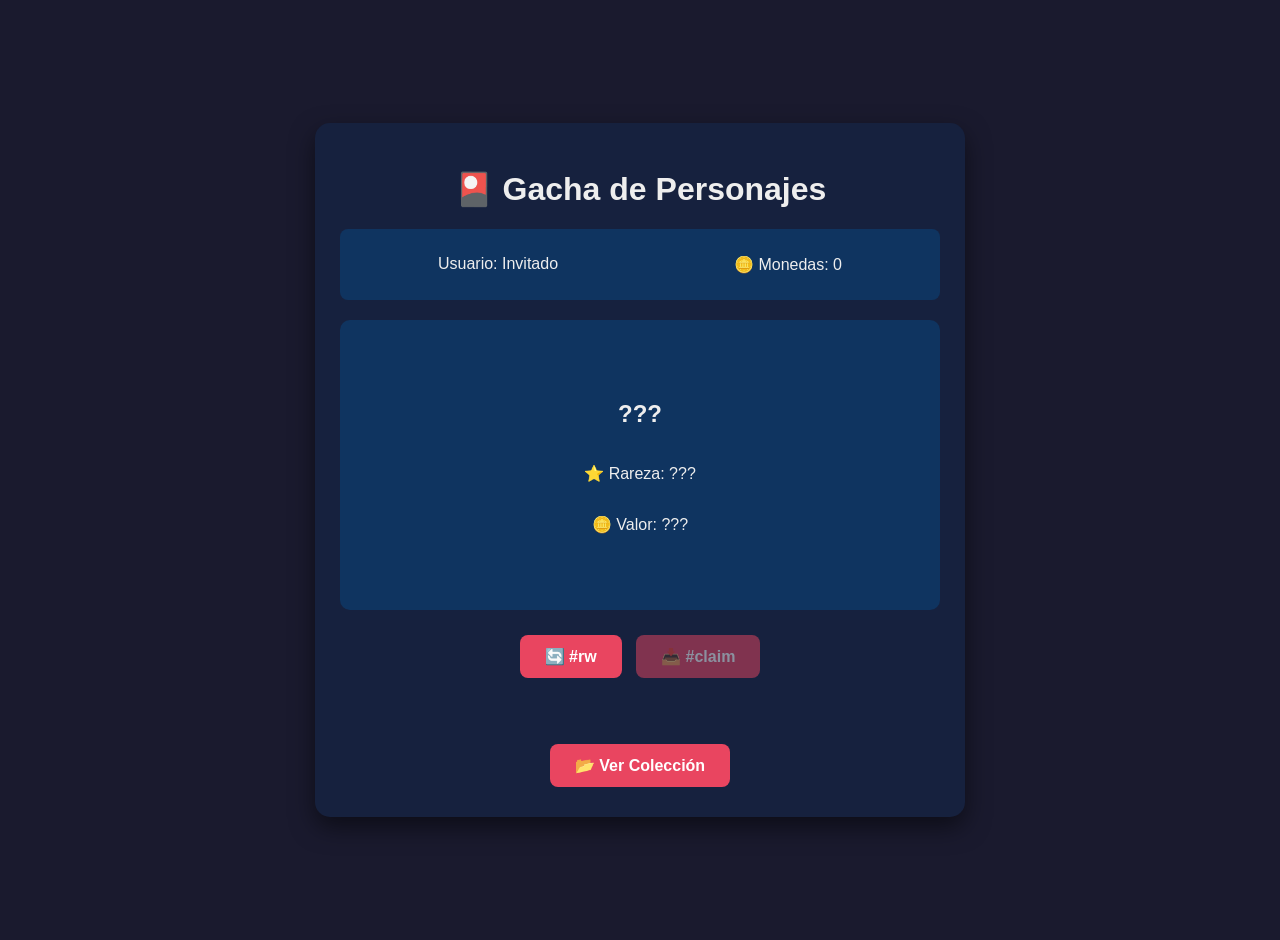
==== docs/index.html @ 320db8c2 "move to docs" ====
<!DOCTYPE html>
<html lang="es">
<head>
    <meta charset="UTF-8">
    <meta name="viewport" content="width=device-width, initial-scale=1.0">
    <title>Gacha - Republic Momer Games</title>
    <link rel="stylesheet" href="style.css">
</head>
<body>
    <div id="app">
        <h1>🎴 Gacha de Personajes</h1>
        
        <div id="user-area">
            <p>Usuario: <span id="user-name">Invitado</span></p>
            <p>🪙 Monedas: <span id="user-coins">0</span></p>
        </div>

        <div id="gacha-box">
            <div id="character-display">
                <img id="char-image" src="" alt="Personaje" style="display: none;">
                <h2 id="char-name">???</h2>
                <p id="char-rarity">⭐ Rareza: ???</p>
                <p id="char-value">🪙 Valor: ???</p>
            </div>
            
            <div id="button-area">
                <button id="btn-rw">🔄 #rw</button>
                <button id="btn-claim" disabled>📥 #claim</button>
            </div>
            
            <p id="message"></p>
        </div>

        <button id="btn-inventory">📂 Ver Colección</button>
    </div>

    <script src="https://cdn.jsdelivr.net/npm/@supabase/supabase-js@2"></script>
    <script src="script.js"></script>
</body>
</html>
---- docs/style.css ----
body {
    font-family: 'Segoe UI', Tahoma, Geneva, Verdana, sans-serif;
    background: #1a1a2e;
    color: #eee;
    display: flex;
    justify-content: center;
    align-items: center;
    min-height: 100vh;
    margin: 0;
    padding: 20px;
}

#app {
    max-width: 600px;
    width: 100%;
    background: #16213e;
    padding: 25px;
    border-radius: 15px;
    box-shadow: 0 10px 25px rgba(0,0,0,0.5);
    text-align: center;
}

#character-display {
    background: #0f3460;
    padding: 20px;
    border-radius: 10px;
    margin: 20px 0;
    min-height: 250px;
    display: flex;
    flex-direction: column;
    align-items: center;
    justify-content: center;
}

#char-image {
    max-width: 150px;
    max-height: 200px;
    border-radius: 8px;
    margin-bottom: 10px;
    border: 2px solid #e94560;
}

button {
    background: #e94560;
    color: white;
    border: none;
    padding: 12px 25px;
    border-radius: 8px;
    font-size: 1rem;
    font-weight: bold;
    cursor: pointer;
    margin: 5px;
    transition: 0.2s;
}

button:hover:not(:disabled) {
    transform: scale(1.03);
    background: #c73652;
}

button:disabled {
    opacity: 0.5;
    cursor: not-allowed;
    transform: none;
}

#user-area {
    display: flex;
    justify-content: space-around;
    align-items: center;
    flex-wrap: wrap;
    background: #0f3460;
    padding: 10px;
    border-radius: 8px;
}

#message {
    margin-top: 15px;
    font-style: italic;
    color: #a8d8ea;
    min-height: 25px;
}

#inventory-area {
    margin-top: 20px;
    max-height: 300px;
    overflow-y: auto;
    background: #0f3460;
    padding: 10px;
    border-radius: 8px;
    text-align: left;
}

#inventory-area div {
    padding: 5px;
    border-bottom: 1px solid #16213e;
}
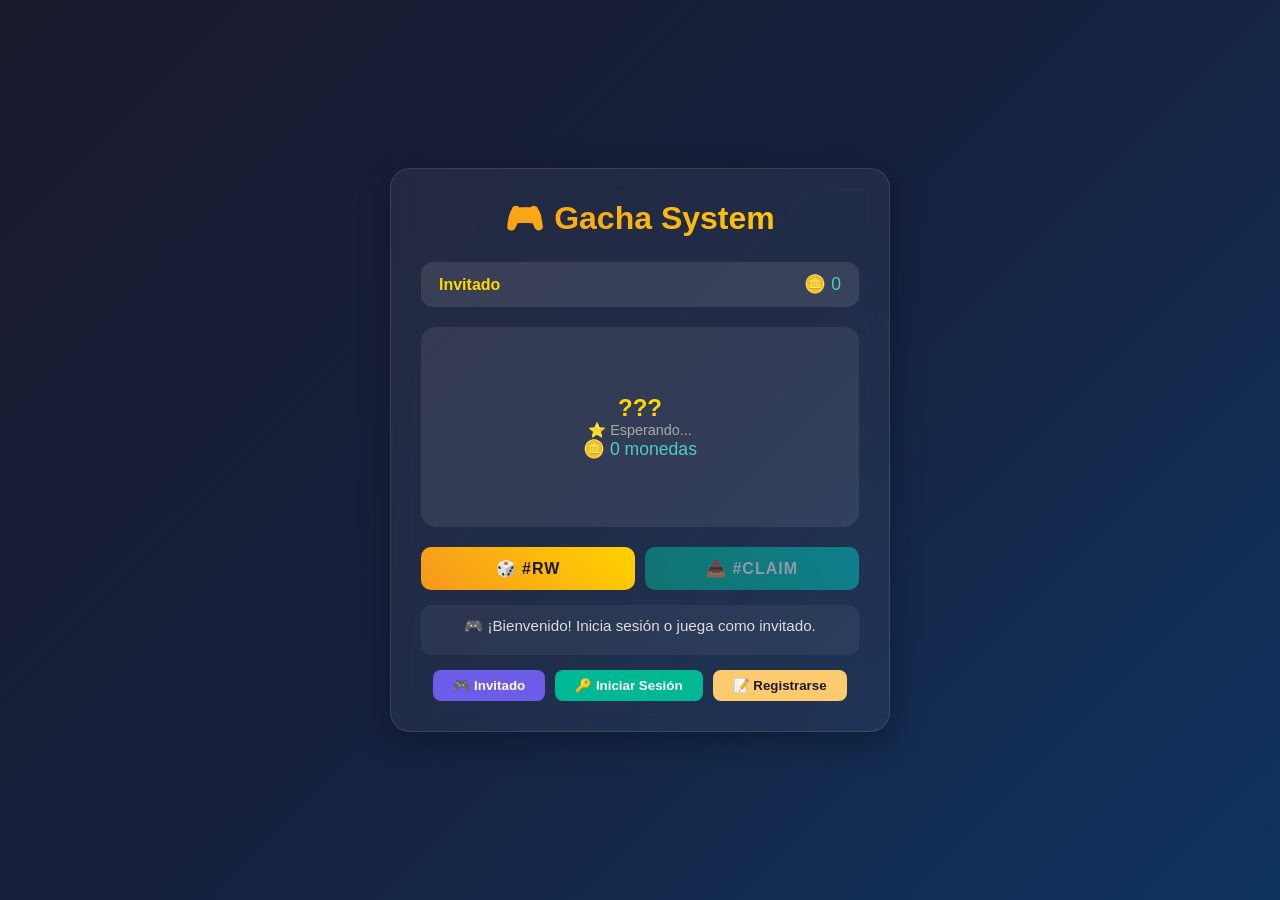
==== commit a01017a3: "Stupid AI 4" ====
--- a/docs/index.html
+++ b/docs/index.html
@@ -3,38 +3,352 @@
 <head>
     <meta charset="UTF-8">
     <meta name="viewport" content="width=device-width, initial-scale=1.0">
-    <title>Gacha - Republic Momer Games</title>
-    <link rel="stylesheet" href="style.css">
+    <title>🎮 Gacha System</title>
+    <style>
+        * {
+            margin: 0;
+            padding: 0;
+            box-sizing: border-box;
+        }
+        body {
+            font-family: 'Segoe UI', Tahoma, Geneva, Verdana, sans-serif;
+            background: linear-gradient(135deg, #1a1a2e, #16213e, #0f3460);
+            min-height: 100vh;
+            display: flex;
+            justify-content: center;
+            align-items: center;
+            color: #fff;
+        }
+        .container {
+            background: rgba(255, 255, 255, 0.05);
+            backdrop-filter: blur(10px);
+            border-radius: 20px;
+            padding: 30px;
+            max-width: 500px;
+            width: 90%;
+            box-shadow: 0 8px 32px rgba(0, 0, 0, 0.3);
+            border: 1px solid rgba(255, 255, 255, 0.1);
+        }
+        .header {
+            text-align: center;
+            margin-bottom: 25px;
+        }
+        .header h1 {
+            font-size: 2em;
+            background: linear-gradient(45deg, #f7971e, #ffd200);
+            background-clip: text;
+            -webkit-text-fill-color: transparent;
+        }
+        .user-info {
+            display: flex;
+            justify-content: space-between;
+            align-items: center;
+            background: rgba(255, 255, 255, 0.1);
+            padding: 12px 18px;
+            border-radius: 12px;
+            margin-bottom: 20px;
+        }
+        .user-info .username {
+            font-weight: bold;
+            color: #ffd700;
+        }
+        .user-info .coins {
+            color: #4ecdc4;
+            font-size: 1.1em;
+        }
+        .btn-logout {
+            background: #ff6b6b;
+            border: none;
+            color: white;
+            padding: 5px 15px;
+            border-radius: 8px;
+            cursor: pointer;
+            font-size: 0.8em;
+            transition: all 0.3s;
+        }
+        .btn-logout:hover {
+            background: #ff5252;
+            transform: scale(1.05);
+        }
+        .character-card {
+            background: rgba(255, 255, 255, 0.08);
+            border-radius: 15px;
+            padding: 20px;
+            text-align: center;
+            margin-bottom: 20px;
+            min-height: 200px;
+            display: flex;
+            flex-direction: column;
+            align-items: center;
+            justify-content: center;
+        }
+        .character-card img {
+            max-width: 150px;
+            height: auto;
+            border-radius: 10px;
+            margin-bottom: 10px;
+        }
+        .character-card .char-name {
+            font-size: 1.5em;
+            font-weight: bold;
+            color: #ffd700;
+        }
+        .character-card .char-rarity {
+            color: #aaa;
+            font-size: 0.9em;
+        }
+        .character-card .char-value {
+            color: #4ecdc4;
+            font-size: 1.1em;
+        }
+        .buttons {
+            display: flex;
+            gap: 10px;
+            margin-bottom: 15px;
+        }
+        .buttons button {
+            flex: 1;
+            padding: 12px;
+            border: none;
+            border-radius: 10px;
+            font-size: 1em;
+            font-weight: bold;
+            cursor: pointer;
+            transition: all 0.3s;
+            text-transform: uppercase;
+            letter-spacing: 1px;
+        }
+        .buttons button:disabled {
+            opacity: 0.5;
+            cursor: not-allowed;
+        }
+        .btn-rw {
+            background: linear-gradient(45deg, #f7971e, #ffd200);
+            color: #1a1a2e;
+        }
+        .btn-rw:hover:not(:disabled) {
+            transform: scale(1.05);
+            box-shadow: 0 0 20px rgba(255, 215, 0, 0.3);
+        }
+        .btn-claim {
+            background: linear-gradient(45deg, #00b894, #00cec9);
+            color: #fff;
+        }
+        .btn-claim:hover:not(:disabled) {
+            transform: scale(1.05);
+            box-shadow: 0 0 20px rgba(0, 206, 201, 0.3);
+        }
+        .message {
+            background: rgba(255, 255, 255, 0.05);
+            padding: 12px;
+            border-radius: 10px;
+            text-align: center;
+            min-height: 50px;
+            font-size: 0.95em;
+            color: #ddd;
+            margin-bottom: 15px;
+        }
+        .auth-buttons {
+            display: flex;
+            gap: 10px;
+            justify-content: center;
+            flex-wrap: wrap;
+        }
+        .auth-buttons button {
+            padding: 8px 20px;
+            border: none;
+            border-radius: 8px;
+            cursor: pointer;
+            font-weight: bold;
+            transition: all 0.3s;
+        }
+        .btn-guest {
+            background: #6c5ce7;
+            color: white;
+        }
+        .btn-guest:hover {
+            transform: scale(1.05);
+            box-shadow: 0 0 20px rgba(108, 92, 231, 0.3);
+        }
+        .btn-login {
+            background: #00b894;
+            color: white;
+        }
+        .btn-login:hover {
+            transform: scale(1.05);
+            box-shadow: 0 0 20px rgba(0, 184, 148, 0.3);
+        }
+        .btn-register {
+            background: #fdcb6e;
+            color: #1a1a2e;
+        }
+        .btn-register:hover {
+            transform: scale(1.05);
+            box-shadow: 0 0 20px rgba(253, 203, 110, 0.3);
+        }
+
+        /* MODAL */
+        .modal {
+            display: none;
+            position: fixed;
+            top: 0;
+            left: 0;
+            width: 100%;
+            height: 100%;
+            background: rgba(0, 0, 0, 0.7);
+            justify-content: center;
+            align-items: center;
+            z-index: 1000;
+        }
+        .modal.active {
+            display: flex;
+        }
+        .modal-content {
+            background: #1a1a2e;
+            padding: 30px;
+            border-radius: 20px;
+            max-width: 400px;
+            width: 90%;
+            border: 1px solid rgba(255, 255, 255, 0.1);
+        }
+        .modal-content h2 {
+            text-align: center;
+            margin-bottom: 20px;
+            color: #ffd700;
+        }
+        .modal-content input {
+            width: 100%;
+            padding: 12px;
+            margin-bottom: 12px;
+            border: 1px solid rgba(255, 255, 255, 0.1);
+            border-radius: 8px;
+            background: rgba(255, 255, 255, 0.05);
+            color: white;
+            font-size: 1em;
+        }
+        .modal-content input::placeholder {
+            color: #666;
+        }
+        .modal-content button[type="submit"] {
+            width: 100%;
+            padding: 12px;
+            background: linear-gradient(45deg, #00b894, #00cec9);
+            border: none;
+            border-radius: 8px;
+            color: white;
+            font-weight: bold;
+            font-size: 1em;
+            cursor: pointer;
+            transition: all 0.3s;
+        }
+        .modal-content button[type="submit"]:hover {
+            transform: scale(1.02);
+        }
+        .modal-close {
+            background: #ff6b6b;
+            border: none;
+            color: white;
+            padding: 8px 20px;
+            border-radius: 8px;
+            cursor: pointer;
+            margin-top: 10px;
+            width: 100%;
+        }
+        .modal-close:hover {
+            background: #ff5252;
+        }
+        .modal-switch {
+            text-align: center;
+            margin-top: 15px;
+            color: #aaa;
+        }
+        .modal-switch a {
+            color: #ffd700;
+            cursor: pointer;
+            text-decoration: underline;
+        }
+        .error-message {
+            color: #ff6b6b;
+            font-size: 0.9em;
+            text-align: center;
+            margin-top: 10px;
+        }
+    </style>
 </head>
 <body>
-    <div id="app">
-        <h1>🎴 Gacha de Personajes</h1>
-        
-        <div id="user-area">
-            <p>Usuario: <span id="user-name">Invitado</span></p>
-            <p>🪙 Monedas: <span id="user-coins">0</span></p>
-        </div>
-
-        <div id="gacha-box">
-            <div id="character-display">
-                <img id="char-image" src="" alt="Personaje" style="display: none;">
-                <h2 id="char-name">???</h2>
-                <p id="char-rarity">⭐ Rareza: ???</p>
-                <p id="char-value">🪙 Valor: ???</p>
+    <div class="container">
+        <div class="header">
+            <h1>🎮 Gacha System</h1>
+        </div>
+
+        <!-- Info de usuario -->
+        <div class="user-info" id="userInfo">
+            <span class="username" id="displayUsername">Invitado</span>
+            <span class="coins">🪙 <span id="user-coins">0</span></span>
+            <button class="btn-logout" id="btnLogout" style="display:none;">Salir</button>
+        </div>
+
+        <!-- Personaje -->
+        <div class="character-card" id="characterCard">
+            <img id="char-image" src="" alt="Personaje" style="display:none;">
+            <div class="char-name" id="char-name">???</div>
+            <div class="char-rarity" id="char-rarity">⭐ Esperando...</div>
+            <div class="char-value" id="char-value">🪙 0 monedas</div>
+        </div>
+
+        <!-- Botones de acción -->
+        <div class="buttons">
+            <button class="btn-rw" id="btn-rw">🎲 #rw</button>
+            <button class="btn-claim" id="btn-claim" disabled>📥 #claim</button>
+        </div>
+
+        <!-- Mensaje -->
+        <div class="message" id="message">🎮 ¡Bienvenido! Inicia sesión o juega como invitado.</div>
+
+        <!-- Botones de autenticación -->
+        <div class="auth-buttons" id="authButtons">
+            <button class="btn-guest" id="btnGuest">🎮 Invitado</button>
+            <button class="btn-login" id="btnLogin">🔑 Iniciar Sesión</button>
+            <button class="btn-register" id="btnRegister">📝 Registrarse</button>
+        </div>
+    </div>
+
+    <!-- MODAL LOGIN -->
+    <div class="modal" id="loginModal">
+        <div class="modal-content">
+            <h2>🔑 Iniciar Sesión</h2>
+            <form id="loginForm">
+                <input type="email" id="loginEmail" placeholder="Correo electrónico" required>
+                <input type="password" id="loginPassword" placeholder="Contraseña" required>
+                <button type="submit">Iniciar Sesión</button>
+            </form>
+            <div class="modal-switch">
+                ¿No tienes cuenta? <a id="switchToRegister">Regístrate aquí</a>
             </div>
-            
-            <div id="button-area">
-                <button id="btn-rw">🔄 #rw</button>
-                <button id="btn-claim" disabled>📥 #claim</button>
+            <button class="modal-close" id="closeLoginModal">Cerrar</button>
+            <div id="loginError" class="error-message"></div>
+        </div>
+    </div>
+
+    <!-- MODAL REGISTER -->
+    <div class="modal" id="registerModal">
+        <div class="modal-content">
+            <h2>📝 Registrarse</h2>
+            <form id="registerForm">
+                <input type="text" id="registerUsername" placeholder="Nombre de usuario" required>
+                <input type="email" id="registerEmail" placeholder="Correo electrónico" required>
+                <input type="password" id="registerPassword" placeholder="Contraseña" required>
+                <button type="submit">Registrarse</button>
+            </form>
+            <div class="modal-switch">
+                ¿Ya tienes cuenta? <a id="switchToLogin">Inicia sesión aquí</a>
             </div>
-            
-            <p id="message"></p>
-        </div>
-
-        <button id="btn-inventory">📂 Ver Colección</button>
+            <button class="modal-close" id="closeRegisterModal">Cerrar</button>
+            <div id="registerError" class="error-message"></div>
+        </div>
     </div>
 
-    <script src="https://cdn.jsdelivr.net/npm/@supabase/supabase-js@2"></script>
+    <script src="https://unpkg.com/@supabase/supabase-js@2"></script>
     <script src="script.js"></script>
 </body>
-</html>
+</html>
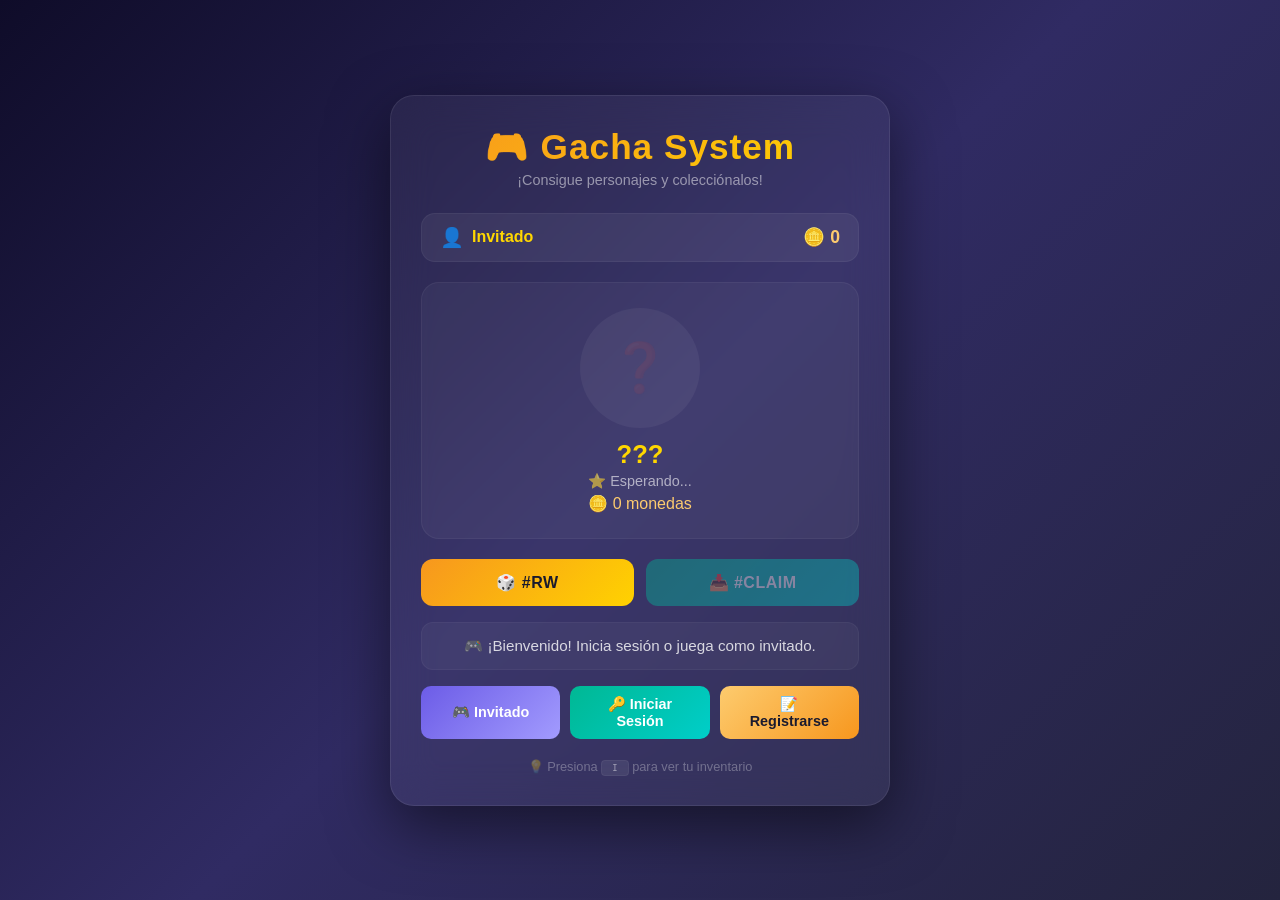
==== commit f5b82911: "Stupid AI 5" ====
--- a/docs/index.html
+++ b/docs/index.html
@@ -1,299 +1,43 @@
 <!DOCTYPE html>
 <html lang="es">
 <head>
-    <meta charset="UTF-8">
-    <meta name="viewport" content="width=device-width, initial-scale=1.0">
+    <meta charset="UTF-8" />
+    <meta name="viewport" content="width=device-width, initial-scale=1.0" />
     <title>🎮 Gacha System</title>
-    <style>
-        * {
-            margin: 0;
-            padding: 0;
-            box-sizing: border-box;
-        }
-        body {
-            font-family: 'Segoe UI', Tahoma, Geneva, Verdana, sans-serif;
-            background: linear-gradient(135deg, #1a1a2e, #16213e, #0f3460);
-            min-height: 100vh;
-            display: flex;
-            justify-content: center;
-            align-items: center;
-            color: #fff;
-        }
-        .container {
-            background: rgba(255, 255, 255, 0.05);
-            backdrop-filter: blur(10px);
-            border-radius: 20px;
-            padding: 30px;
-            max-width: 500px;
-            width: 90%;
-            box-shadow: 0 8px 32px rgba(0, 0, 0, 0.3);
-            border: 1px solid rgba(255, 255, 255, 0.1);
-        }
-        .header {
-            text-align: center;
-            margin-bottom: 25px;
-        }
-        .header h1 {
-            font-size: 2em;
-            background: linear-gradient(45deg, #f7971e, #ffd200);
-            background-clip: text;
-            -webkit-text-fill-color: transparent;
-        }
-        .user-info {
-            display: flex;
-            justify-content: space-between;
-            align-items: center;
-            background: rgba(255, 255, 255, 0.1);
-            padding: 12px 18px;
-            border-radius: 12px;
-            margin-bottom: 20px;
-        }
-        .user-info .username {
-            font-weight: bold;
-            color: #ffd700;
-        }
-        .user-info .coins {
-            color: #4ecdc4;
-            font-size: 1.1em;
-        }
-        .btn-logout {
-            background: #ff6b6b;
-            border: none;
-            color: white;
-            padding: 5px 15px;
-            border-radius: 8px;
-            cursor: pointer;
-            font-size: 0.8em;
-            transition: all 0.3s;
-        }
-        .btn-logout:hover {
-            background: #ff5252;
-            transform: scale(1.05);
-        }
-        .character-card {
-            background: rgba(255, 255, 255, 0.08);
-            border-radius: 15px;
-            padding: 20px;
-            text-align: center;
-            margin-bottom: 20px;
-            min-height: 200px;
-            display: flex;
-            flex-direction: column;
-            align-items: center;
-            justify-content: center;
-        }
-        .character-card img {
-            max-width: 150px;
-            height: auto;
-            border-radius: 10px;
-            margin-bottom: 10px;
-        }
-        .character-card .char-name {
-            font-size: 1.5em;
-            font-weight: bold;
-            color: #ffd700;
-        }
-        .character-card .char-rarity {
-            color: #aaa;
-            font-size: 0.9em;
-        }
-        .character-card .char-value {
-            color: #4ecdc4;
-            font-size: 1.1em;
-        }
-        .buttons {
-            display: flex;
-            gap: 10px;
-            margin-bottom: 15px;
-        }
-        .buttons button {
-            flex: 1;
-            padding: 12px;
-            border: none;
-            border-radius: 10px;
-            font-size: 1em;
-            font-weight: bold;
-            cursor: pointer;
-            transition: all 0.3s;
-            text-transform: uppercase;
-            letter-spacing: 1px;
-        }
-        .buttons button:disabled {
-            opacity: 0.5;
-            cursor: not-allowed;
-        }
-        .btn-rw {
-            background: linear-gradient(45deg, #f7971e, #ffd200);
-            color: #1a1a2e;
-        }
-        .btn-rw:hover:not(:disabled) {
-            transform: scale(1.05);
-            box-shadow: 0 0 20px rgba(255, 215, 0, 0.3);
-        }
-        .btn-claim {
-            background: linear-gradient(45deg, #00b894, #00cec9);
-            color: #fff;
-        }
-        .btn-claim:hover:not(:disabled) {
-            transform: scale(1.05);
-            box-shadow: 0 0 20px rgba(0, 206, 201, 0.3);
-        }
-        .message {
-            background: rgba(255, 255, 255, 0.05);
-            padding: 12px;
-            border-radius: 10px;
-            text-align: center;
-            min-height: 50px;
-            font-size: 0.95em;
-            color: #ddd;
-            margin-bottom: 15px;
-        }
-        .auth-buttons {
-            display: flex;
-            gap: 10px;
-            justify-content: center;
-            flex-wrap: wrap;
-        }
-        .auth-buttons button {
-            padding: 8px 20px;
-            border: none;
-            border-radius: 8px;
-            cursor: pointer;
-            font-weight: bold;
-            transition: all 0.3s;
-        }
-        .btn-guest {
-            background: #6c5ce7;
-            color: white;
-        }
-        .btn-guest:hover {
-            transform: scale(1.05);
-            box-shadow: 0 0 20px rgba(108, 92, 231, 0.3);
-        }
-        .btn-login {
-            background: #00b894;
-            color: white;
-        }
-        .btn-login:hover {
-            transform: scale(1.05);
-            box-shadow: 0 0 20px rgba(0, 184, 148, 0.3);
-        }
-        .btn-register {
-            background: #fdcb6e;
-            color: #1a1a2e;
-        }
-        .btn-register:hover {
-            transform: scale(1.05);
-            box-shadow: 0 0 20px rgba(253, 203, 110, 0.3);
-        }
-
-        /* MODAL */
-        .modal {
-            display: none;
-            position: fixed;
-            top: 0;
-            left: 0;
-            width: 100%;
-            height: 100%;
-            background: rgba(0, 0, 0, 0.7);
-            justify-content: center;
-            align-items: center;
-            z-index: 1000;
-        }
-        .modal.active {
-            display: flex;
-        }
-        .modal-content {
-            background: #1a1a2e;
-            padding: 30px;
-            border-radius: 20px;
-            max-width: 400px;
-            width: 90%;
-            border: 1px solid rgba(255, 255, 255, 0.1);
-        }
-        .modal-content h2 {
-            text-align: center;
-            margin-bottom: 20px;
-            color: #ffd700;
-        }
-        .modal-content input {
-            width: 100%;
-            padding: 12px;
-            margin-bottom: 12px;
-            border: 1px solid rgba(255, 255, 255, 0.1);
-            border-radius: 8px;
-            background: rgba(255, 255, 255, 0.05);
-            color: white;
-            font-size: 1em;
-        }
-        .modal-content input::placeholder {
-            color: #666;
-        }
-        .modal-content button[type="submit"] {
-            width: 100%;
-            padding: 12px;
-            background: linear-gradient(45deg, #00b894, #00cec9);
-            border: none;
-            border-radius: 8px;
-            color: white;
-            font-weight: bold;
-            font-size: 1em;
-            cursor: pointer;
-            transition: all 0.3s;
-        }
-        .modal-content button[type="submit"]:hover {
-            transform: scale(1.02);
-        }
-        .modal-close {
-            background: #ff6b6b;
-            border: none;
-            color: white;
-            padding: 8px 20px;
-            border-radius: 8px;
-            cursor: pointer;
-            margin-top: 10px;
-            width: 100%;
-        }
-        .modal-close:hover {
-            background: #ff5252;
-        }
-        .modal-switch {
-            text-align: center;
-            margin-top: 15px;
-            color: #aaa;
-        }
-        .modal-switch a {
-            color: #ffd700;
-            cursor: pointer;
-            text-decoration: underline;
-        }
-        .error-message {
-            color: #ff6b6b;
-            font-size: 0.9em;
-            text-align: center;
-            margin-top: 10px;
-        }
-    </style>
+    <link rel="stylesheet" href="style.css" />
 </head>
 <body>
     <div class="container">
         <div class="header">
             <h1>🎮 Gacha System</h1>
+            <p class="subtitle">¡Consigue personajes y colecciónalos!</p>
         </div>
 
         <!-- Info de usuario -->
         <div class="user-info" id="userInfo">
-            <span class="username" id="displayUsername">Invitado</span>
-            <span class="coins">🪙 <span id="user-coins">0</span></span>
-            <button class="btn-logout" id="btnLogout" style="display:none;">Salir</button>
+            <div class="user-left">
+                <span class="user-icon">👤</span>
+                <span class="username" id="displayUsername">Invitado</span>
+                <span class="user-badge" id="userBadge" style="display:none;">👑 Registrado</span>
+                <span class="user-badge guest-badge" id="guestBadge" style="display:none;">🎮 Invitado</span>
+            </div>
+            <div class="user-right">
+                <span class="coins">🪙 <span id="user-coins">0</span></span>
+                <button class="btn-logout" id="btnLogout" style="display:none;">🚪 Salir</button>
+            </div>
         </div>
 
         <!-- Personaje -->
         <div class="character-card" id="characterCard">
-            <img id="char-image" src="" alt="Personaje" style="display:none;">
-            <div class="char-name" id="char-name">???</div>
-            <div class="char-rarity" id="char-rarity">⭐ Esperando...</div>
-            <div class="char-value" id="char-value">🪙 0 monedas</div>
+            <div class="character-image-container">
+                <img id="char-image" src="" alt="Personaje" style="display:none;" />
+                <div class="character-placeholder" id="charPlaceholder">❓</div>
+            </div>
+            <div class="character-info">
+                <div class="char-name" id="char-name">???</div>
+                <div class="char-rarity" id="char-rarity">⭐ Esperando...</div>
+                <div class="char-value" id="char-value">🪙 0 monedas</div>
+            </div>
         </div>
 
         <!-- Botones de acción -->
@@ -311,39 +55,62 @@
             <button class="btn-login" id="btnLogin">🔑 Iniciar Sesión</button>
             <button class="btn-register" id="btnRegister">📝 Registrarse</button>
         </div>
+
+        <div class="footer">
+            <span class="footer-hint">💡 Presiona <kbd>I</kbd> para ver tu inventario</span>
+        </div>
     </div>
 
     <!-- MODAL LOGIN -->
-    <div class="modal" id="loginModal">
+    <div class="modal-overlay" id="loginModal">
         <div class="modal-content">
-            <h2>🔑 Iniciar Sesión</h2>
-            <form id="loginForm">
-                <input type="email" id="loginEmail" placeholder="Correo electrónico" required>
-                <input type="password" id="loginPassword" placeholder="Contraseña" required>
-                <button type="submit">Iniciar Sesión</button>
+            <div class="modal-header">
+                <h2>🔑 Iniciar Sesión</h2>
+                <button class="modal-close-btn" id="closeLoginModal">✕</button>
+            </div>
+            <form id="loginForm" autocomplete="on">
+                <div class="form-group">
+                    <label>Correo electrónico</label>
+                    <input type="email" id="loginEmail" placeholder="ejemplo@correo.com" required autocomplete="email" />
+                </div>
+                <div class="form-group">
+                    <label>Contraseña</label>
+                    <input type="password" id="loginPassword" placeholder="••••••••" required autocomplete="current-password" />
+                </div>
+                <button type="submit" class="btn-submit">Iniciar Sesión</button>
             </form>
             <div class="modal-switch">
                 ¿No tienes cuenta? <a id="switchToRegister">Regístrate aquí</a>
             </div>
-            <button class="modal-close" id="closeLoginModal">Cerrar</button>
             <div id="loginError" class="error-message"></div>
         </div>
     </div>
 
     <!-- MODAL REGISTER -->
-    <div class="modal" id="registerModal">
+    <div class="modal-overlay" id="registerModal">
         <div class="modal-content">
-            <h2>📝 Registrarse</h2>
-            <form id="registerForm">
-                <input type="text" id="registerUsername" placeholder="Nombre de usuario" required>
-                <input type="email" id="registerEmail" placeholder="Correo electrónico" required>
-                <input type="password" id="registerPassword" placeholder="Contraseña" required>
-                <button type="submit">Registrarse</button>
+            <div class="modal-header">
+                <h2>📝 Registrarse</h2>
+                <button class="modal-close-btn" id="closeRegisterModal">✕</button>
+            </div>
+            <form id="registerForm" autocomplete="on">
+                <div class="form-group">
+                    <label>Nombre de usuario</label>
+                    <input type="text" id="registerUsername" placeholder="Tu nombre" required autocomplete="username" />
+                </div>
+                <div class="form-group">
+                    <label>Correo electrónico</label>
+                    <input type="email" id="registerEmail" placeholder="ejemplo@correo.com" required autocomplete="email" />
+                </div>
+                <div class="form-group">
+                    <label>Contraseña</label>
+                    <input type="password" id="registerPassword" placeholder="Mínimo 6 caracteres" required autocomplete="new-password" minlength="6" />
+                </div>
+                <button type="submit" class="btn-submit">Registrarse</button>
             </form>
             <div class="modal-switch">
                 ¿Ya tienes cuenta? <a id="switchToLogin">Inicia sesión aquí</a>
             </div>
-            <button class="modal-close" id="closeRegisterModal">Cerrar</button>
             <div id="registerError" class="error-message"></div>
         </div>
     </div>
--- a/docs/style.css
+++ b/docs/style.css
@@ -0,0 +1,581 @@
+/* =============================================
+   RESET Y ESTILOS BASE
+   ============================================= */
+* {
+    margin: 0;
+    padding: 0;
+    box-sizing: border-box;
+}
+
+body {
+    font-family: 'Segoe UI', Tahoma, Geneva, Verdana, sans-serif;
+    background: linear-gradient(135deg, #0f0c29, #302b63, #24243e);
+    min-height: 100vh;
+    display: flex;
+    justify-content: center;
+    align-items: center;
+    color: #fff;
+    padding: 20px;
+}
+
+/* =============================================
+   CONTENEDOR PRINCIPAL
+   ============================================= */
+.container {
+    background: rgba(255, 255, 255, 0.05);
+    backdrop-filter: blur(20px);
+    -webkit-backdrop-filter: blur(20px);
+    border-radius: 24px;
+    padding: 30px;
+    max-width: 500px;
+    width: 100%;
+    box-shadow: 0 20px 60px rgba(0, 0, 0, 0.5);
+    border: 1px solid rgba(255, 255, 255, 0.08);
+    transition: all 0.3s ease;
+}
+
+/* =============================================
+   HEADER
+   ============================================= */
+.header {
+    text-align: center;
+    margin-bottom: 25px;
+}
+
+.header h1 {
+    font-size: 2.2em;
+    background: linear-gradient(135deg, #f7971e, #ffd200);
+    background-clip: text;
+    -webkit-text-fill-color: transparent;
+    font-weight: 800;
+    letter-spacing: 1px;
+}
+
+.header .subtitle {
+    color: rgba(255, 255, 255, 0.5);
+    font-size: 0.9em;
+    margin-top: 4px;
+}
+
+/* =============================================
+   USER INFO
+   ============================================= */
+.user-info {
+    display: flex;
+    justify-content: space-between;
+    align-items: center;
+    background: rgba(255, 255, 255, 0.06);
+    padding: 12px 18px;
+    border-radius: 14px;
+    margin-bottom: 20px;
+    flex-wrap: wrap;
+    gap: 10px;
+    border: 1px solid rgba(255, 255, 255, 0.05);
+}
+
+.user-left {
+    display: flex;
+    align-items: center;
+    gap: 8px;
+    flex-wrap: wrap;
+}
+
+.user-icon {
+    font-size: 1.2em;
+}
+
+.username {
+    font-weight: 600;
+    color: #ffd700;
+    font-size: 1em;
+}
+
+.user-badge {
+    font-size: 0.65em;
+    background: linear-gradient(135deg, #00b894, #00cec9);
+    color: white;
+    padding: 2px 10px;
+    border-radius: 12px;
+    font-weight: 600;
+    letter-spacing: 0.5px;
+}
+
+.guest-badge {
+    background: linear-gradient(135deg, #6c5ce7, #a29bfe);
+}
+
+.user-right {
+    display: flex;
+    align-items: center;
+    gap: 12px;
+}
+
+.coins {
+    color: #fdcb6e;
+    font-weight: 600;
+    font-size: 1.1em;
+}
+
+.btn-logout {
+    background: rgba(255, 107, 107, 0.2);
+    border: 1px solid rgba(255, 107, 107, 0.3);
+    color: #ff6b6b;
+    padding: 5px 14px;
+    border-radius: 8px;
+    cursor: pointer;
+    font-size: 0.8em;
+    transition: all 0.3s;
+    font-weight: 600;
+}
+
+.btn-logout:hover {
+    background: rgba(255, 107, 107, 0.3);
+    transform: scale(1.05);
+}
+
+/* =============================================
+   CHARACTER CARD
+   ============================================= */
+.character-card {
+    background: rgba(255, 255, 255, 0.04);
+    border-radius: 18px;
+    padding: 25px 20px;
+    text-align: center;
+    margin-bottom: 20px;
+    min-height: 220px;
+    display: flex;
+    flex-direction: column;
+    align-items: center;
+    justify-content: center;
+    border: 1px solid rgba(255, 255, 255, 0.05);
+    transition: all 0.3s ease;
+}
+
+.character-card.has-character {
+    border-color: rgba(255, 215, 0, 0.15);
+}
+
+.character-image-container {
+    width: 120px;
+    height: 120px;
+    border-radius: 50%;
+    background: rgba(255, 255, 255, 0.05);
+    display: flex;
+    align-items: center;
+    justify-content: center;
+    margin-bottom: 12px;
+    position: relative;
+    overflow: hidden;
+}
+
+.character-image-container img {
+    width: 100%;
+    height: 100%;
+    object-fit: cover;
+    border-radius: 50%;
+}
+
+.character-placeholder {
+    font-size: 3em;
+    color: rgba(255, 255, 255, 0.1);
+}
+
+.char-name {
+    font-size: 1.6em;
+    font-weight: 700;
+    color: #ffd700;
+    margin-bottom: 4px;
+}
+
+.char-rarity {
+    color: rgba(255, 255, 255, 0.6);
+    font-size: 0.9em;
+    margin-bottom: 4px;
+}
+
+.char-value {
+    color: #fdcb6e;
+    font-size: 1em;
+    font-weight: 500;
+}
+
+/* =============================================
+   BOTONES DE ACCIÓN
+   ============================================= */
+.buttons {
+    display: flex;
+    gap: 12px;
+    margin-bottom: 16px;
+}
+
+.buttons button {
+    flex: 1;
+    padding: 14px;
+    border: none;
+    border-radius: 12px;
+    font-size: 1em;
+    font-weight: 700;
+    cursor: pointer;
+    transition: all 0.3s ease;
+    text-transform: uppercase;
+    letter-spacing: 0.5px;
+}
+
+.buttons button:disabled {
+    opacity: 0.4;
+    cursor: not-allowed;
+    transform: none !important;
+}
+
+.btn-rw {
+    background: linear-gradient(135deg, #f7971e, #ffd200);
+    color: #1a1a2e;
+}
+
+.btn-rw:hover:not(:disabled) {
+    transform: translateY(-2px);
+    box-shadow: 0 8px 30px rgba(255, 215, 0, 0.25);
+}
+
+.btn-claim {
+    background: linear-gradient(135deg, #00b894, #00cec9);
+    color: #fff;
+}
+
+.btn-claim:hover:not(:disabled) {
+    transform: translateY(-2px);
+    box-shadow: 0 8px 30px rgba(0, 206, 201, 0.25);
+}
+
+/* =============================================
+   MENSAJE
+   ============================================= */
+.message {
+    background: rgba(255, 255, 255, 0.04);
+    padding: 12px 16px;
+    border-radius: 12px;
+    text-align: center;
+    min-height: 48px;
+    font-size: 0.95em;
+    color: rgba(255, 255, 255, 0.8);
+    margin-bottom: 16px;
+    border: 1px solid rgba(255, 255, 255, 0.04);
+    word-wrap: break-word;
+    line-height: 1.4;
+}
+
+/* =============================================
+   BOTONES DE AUTENTICACIÓN
+   ============================================= */
+.auth-buttons {
+    display: flex;
+    gap: 10px;
+    justify-content: center;
+    flex-wrap: wrap;
+}
+
+.auth-buttons button {
+    padding: 10px 22px;
+    border: none;
+    border-radius: 10px;
+    cursor: pointer;
+    font-weight: 600;
+    transition: all 0.3s ease;
+    font-size: 0.9em;
+    flex: 1;
+    min-width: 100px;
+}
+
+.btn-guest {
+    background: linear-gradient(135deg, #6c5ce7, #a29bfe);
+    color: white;
+}
+
+.btn-guest:hover {
+    transform: translateY(-2px);
+    box-shadow: 0 8px 25px rgba(108, 92, 231, 0.3);
+}
+
+.btn-login {
+    background: linear-gradient(135deg, #00b894, #00cec9);
+    color: white;
+}
+
+.btn-login:hover {
+    transform: translateY(-2px);
+    box-shadow: 0 8px 25px rgba(0, 206, 201, 0.3);
+}
+
+.btn-register {
+    background: linear-gradient(135deg, #fdcb6e, #f7971e);
+    color: #1a1a2e;
+}
+
+.btn-register:hover {
+    transform: translateY(-2px);
+    box-shadow: 0 8px 25px rgba(253, 203, 110, 0.3);
+}
+
+/* =============================================
+   FOOTER
+   ============================================= */
+.footer {
+    text-align: center;
+    margin-top: 18px;
+}
+
+.footer-hint {
+    color: rgba(255, 255, 255, 0.3);
+    font-size: 0.8em;
+}
+
+.footer-hint kbd {
+    background: rgba(255, 255, 255, 0.08);
+    padding: 2px 10px;
+    border-radius: 4px;
+    font-size: 0.85em;
+    color: rgba(255, 255, 255, 0.5);
+    border: 1px solid rgba(255, 255, 255, 0.05);
+}
+
+/* =============================================
+   MODALES
+   ============================================= */
+.modal-overlay {
+    display: none;
+    position: fixed;
+    top: 0;
+    left: 0;
+    width: 100%;
+    height: 100%;
+    background: rgba(0, 0, 0, 0.8);
+    backdrop-filter: blur(10px);
+    -webkit-backdrop-filter: blur(10px);
+    justify-content: center;
+    align-items: center;
+    z-index: 1000;
+    animation: fadeIn 0.3s ease;
+}
+
+.modal-overlay.active {
+    display: flex;
+}
+
+@keyframes fadeIn {
+    from {
+        opacity: 0;
+    }
+    to {
+        opacity: 1;
+    }
+}
+
+.modal-content {
+    background: #1a1a2e;
+    padding: 30px;
+    border-radius: 20px;
+    max-width: 420px;
+    width: 92%;
+    border: 1px solid rgba(255, 255, 255, 0.06);
+    animation: slideIn 0.3s ease;
+    box-shadow: 0 20px 60px rgba(0, 0, 0, 0.5);
+}
+
+@keyframes slideIn {
+    from {
+        transform: translateY(-30px);
+        opacity: 0;
+    }
+    to {
+        transform: translateY(0);
+        opacity: 1;
+    }
+}
+
+.modal-header {
+    display: flex;
+    justify-content: space-between;
+    align-items: center;
+    margin-bottom: 20px;
+}
+
+.modal-header h2 {
+    color: #ffd700;
+    font-size: 1.4em;
+}
+
+.modal-close-btn {
+    background: none;
+    border: none;
+    color: rgba(255, 255, 255, 0.4);
+    font-size: 1.5em;
+    cursor: pointer;
+    transition: all 0.3s;
+    padding: 0 8px;
+}
+
+.modal-close-btn:hover {
+    color: #ff6b6b;
+    transform: rotate(90deg);
+}
+
+.form-group {
+    margin-bottom: 14px;
+}
+
+.form-group label {
+    display: block;
+    color: rgba(255, 255, 255, 0.6);
+    font-size: 0.85em;
+    margin-bottom: 4px;
+    font-weight: 500;
+}
+
+.form-group input {
+    width: 100%;
+    padding: 12px 14px;
+    border: 1px solid rgba(255, 255, 255, 0.08);
+    border-radius: 10px;
+    background: rgba(255, 255, 255, 0.04);
+    color: white;
+    font-size: 1em;
+    transition: all 0.3s;
+    box-sizing: border-box;
+}
+
+.form-group input::placeholder {
+    color: rgba(255, 255, 255, 0.3);
+}
+
+.form-group input:focus {
+    outline: none;
+    border-color: #ffd700;
+    background: rgba(255, 215, 0, 0.04);
+    box-shadow: 0 0 0 3px rgba(255, 215, 0, 0.05);
+}
+
+.btn-submit {
+    width: 100%;
+    padding: 14px;
+    background: linear-gradient(135deg, #00b894, #00cec9);
+    border: none;
+    border-radius: 10px;
+    color: white;
+    font-weight: 700;
+    font-size: 1em;
+    cursor: pointer;
+    transition: all 0.3s;
+    margin-top: 6px;
+}
+
+.btn-submit:hover {
+    transform: translateY(-2px);
+    box-shadow: 0 8px 25px rgba(0, 206, 201, 0.25);
+}
+
+.btn-submit:active {
+    transform: scale(0.98);
+}
+
+.modal-switch {
+    text-align: center;
+    margin: 16px 0 8px 0;
+    color: rgba(255, 255, 255, 0.5);
+    font-size: 0.9em;
+}
+
+.modal-switch a {
+    color: #ffd700;
+    cursor: pointer;
+    text-decoration: underline;
+    transition: all 0.3s;
+}
+
+.modal-switch a:hover {
+    color: #ffed4a;
+}
+
+.error-message {
+    color: #ff6b6b;
+    font-size: 0.9em;
+    text-align: center;
+    margin-top: 12px;
+    min-height: 24px;
+    font-weight: 500;
+}
+
+/* =============================================
+   RESPONSIVE
+   ============================================= */
+@media (max-width: 480px) {
+    .container {
+        padding: 20px;
+        border-radius: 16px;
+    }
+
+    .header h1 {
+        font-size: 1.8em;
+    }
+
+    .user-info {
+        flex-direction: column;
+        align-items: stretch;
+        gap: 8px;
+    }
+
+    .user-right {
+        justify-content: space-between;
+    }
+
+    .buttons {
+        flex-direction: column;
+        gap: 10px;
+    }
+
+    .buttons button {
+        padding: 16px;
+    }
+
+    .auth-buttons {
+        flex-direction: column;
+    }
+
+    .auth-buttons button {
+        min-width: auto;
+    }
+
+    .modal-content {
+        padding: 24px;
+        width: 95%;
+    }
+
+    .character-image-container {
+        width: 90px;
+        height: 90px;
+    }
+
+    .char-name {
+        font-size: 1.3em;
+    }
+}
+
+/* =============================================
+   SCROLLBAR PERSONALIZADA
+   ============================================= */
+::-webkit-scrollbar {
+    width: 6px;
+}
+
+::-webkit-scrollbar-track {
+    background: rgba(255, 255, 255, 0.02);
+    border-radius: 10px;
+}
+
+::-webkit-scrollbar-thumb {
+    background: rgba(255, 255, 255, 0.1);
+    border-radius: 10px;
+}
+
+::-webkit-scrollbar-thumb:hover {
+    background: rgba(255, 255, 255, 0.2);
+}
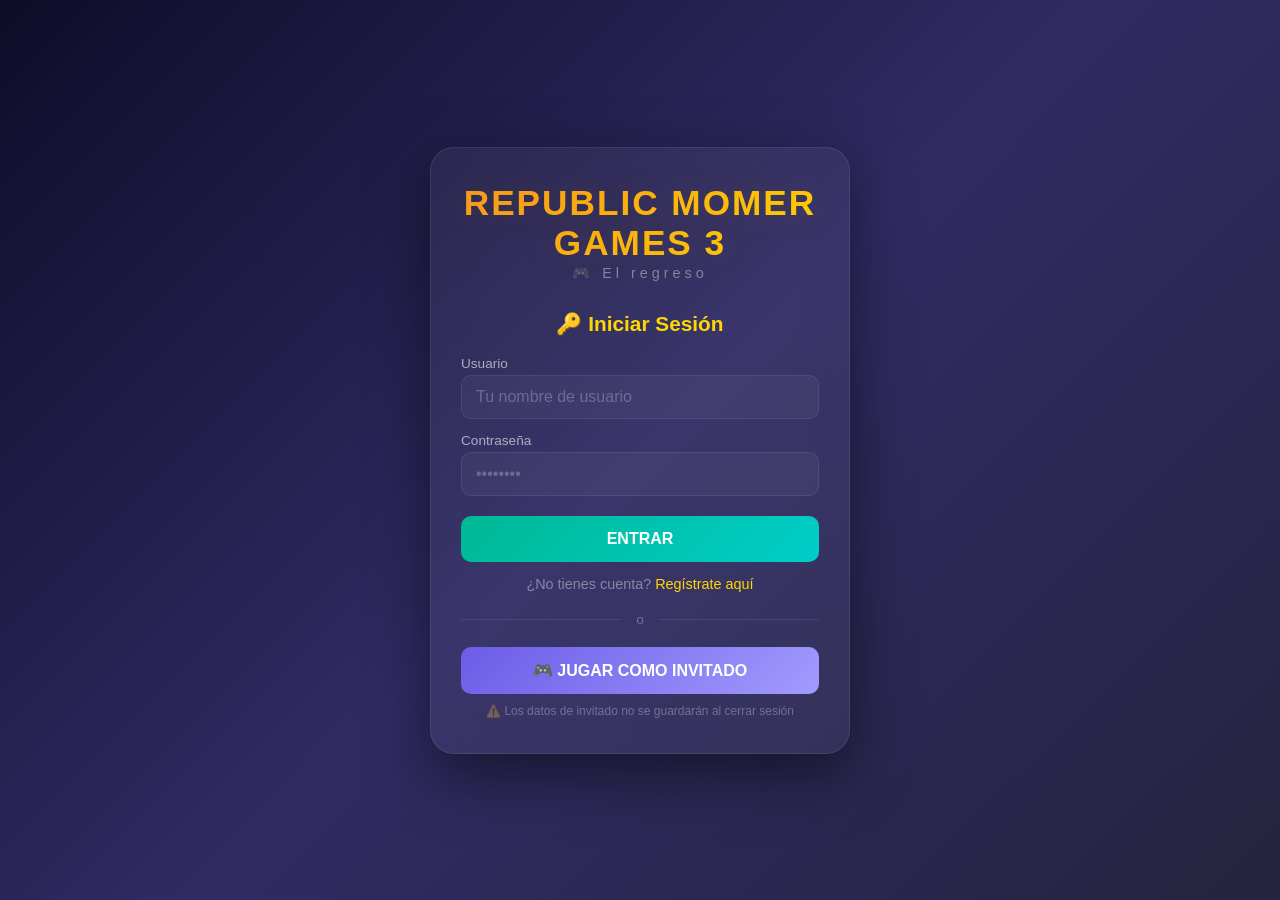
==== commit 2c2aafaf: "Update title and restructure HTML layout" ====
--- a/docs/index.html
+++ b/docs/index.html
@@ -3,119 +3,126 @@
 <head>
     <meta charset="UTF-8" />
     <meta name="viewport" content="width=device-width, initial-scale=1.0" />
-    <title>🎮 Gacha System</title>
+    <title>Republic Momer Games 3</title>
     <link rel="stylesheet" href="style.css" />
 </head>
 <body>
-    <div class="container">
-        <div class="header">
-            <h1>🎮 Gacha System</h1>
-            <p class="subtitle">¡Consigue personajes y colecciónalos!</p>
-        </div>
+    <!-- ============================================= -->
+    <!-- 1. MENÚ DE INICIO -->
+    <!-- ============================================= -->
+    <div id="menuPrincipal">
+        <div class="menu-container">
+            <!-- Título -->
+            <div class="menu-header">
+                <h1 class="menu-title">REPUBLIC MOMER GAMES 3</h1>
+                <p class="menu-subtitle">🎮 El regreso</p>
+            </div>
 
-        <!-- Info de usuario -->
-        <div class="user-info" id="userInfo">
-            <div class="user-left">
-                <span class="user-icon">👤</span>
-                <span class="username" id="displayUsername">Invitado</span>
-                <span class="user-badge" id="userBadge" style="display:none;">👑 Registrado</span>
-                <span class="user-badge guest-badge" id="guestBadge" style="display:none;">🎮 Invitado</span>
+            <!-- Contenedor de formularios -->
+            <div class="menu-forms" id="formContainer">
+                <!-- Login -->
+                <div id="loginFormContainer" class="form-container active">
+                    <h2>🔑 Iniciar Sesión</h2>
+                    <div class="form-group">
+                        <label>Usuario</label>
+                        <input type="text" id="loginUsername" placeholder="Tu nombre de usuario" />
+                    </div>
+                    <div class="form-group">
+                        <label>Contraseña</label>
+                        <input type="password" id="loginPassword" placeholder="••••••••" />
+                    </div>
+                    <button id="btnLoginMenu" class="btn-primary">ENTRAR</button>
+                    <p class="form-switch">
+                        ¿No tienes cuenta? <span id="switchToRegisterMenu">Regístrate aquí</span>
+                    </p>
+                </div>
+
+                <!-- Registro -->
+                <div id="registerFormContainer" class="form-container">
+                    <h2>📝 Registrarse</h2>
+                    <div class="form-group">
+                        <label>Usuario</label>
+                        <input type="text" id="registerUsername" placeholder="Elige un nombre" />
+                    </div>
+                    <div class="form-group">
+                        <label>Correo</label>
+                        <input type="email" id="registerEmail" placeholder="ejemplo@correo.com" />
+                    </div>
+                    <div class="form-group">
+                        <label>Contraseña</label>
+                        <input type="password" id="registerPassword" placeholder="Mínimo 6 caracteres" />
+                    </div>
+                    <button id="btnRegisterMenu" class="btn-primary">CREAR CUENTA</button>
+                    <p class="form-switch">
+                        ¿Ya tienes cuenta? <span id="switchToLoginMenu">Inicia sesión aquí</span>
+                    </p>
+                </div>
             </div>
-            <div class="user-right">
-                <span class="coins">🪙 <span id="user-coins">0</span></span>
-                <button class="btn-logout" id="btnLogout" style="display:none;">🚪 Salir</button>
+
+            <!-- Separador -->
+            <div class="menu-divider">
+                <span>o</span>
             </div>
-        </div>
 
-        <!-- Personaje -->
-        <div class="character-card" id="characterCard">
-            <div class="character-image-container">
-                <img id="char-image" src="" alt="Personaje" style="display:none;" />
-                <div class="character-placeholder" id="charPlaceholder">❓</div>
-            </div>
-            <div class="character-info">
-                <div class="char-name" id="char-name">???</div>
-                <div class="char-rarity" id="char-rarity">⭐ Esperando...</div>
-                <div class="char-value" id="char-value">🪙 0 monedas</div>
-            </div>
-        </div>
-
-        <!-- Botones de acción -->
-        <div class="buttons">
-            <button class="btn-rw" id="btn-rw">🎲 #rw</button>
-            <button class="btn-claim" id="btn-claim" disabled>📥 #claim</button>
-        </div>
-
-        <!-- Mensaje -->
-        <div class="message" id="message">🎮 ¡Bienvenido! Inicia sesión o juega como invitado.</div>
-
-        <!-- Botones de autenticación -->
-        <div class="auth-buttons" id="authButtons">
-            <button class="btn-guest" id="btnGuest">🎮 Invitado</button>
-            <button class="btn-login" id="btnLogin">🔑 Iniciar Sesión</button>
-            <button class="btn-register" id="btnRegister">📝 Registrarse</button>
-        </div>
-
-        <div class="footer">
-            <span class="footer-hint">💡 Presiona <kbd>I</kbd> para ver tu inventario</span>
+            <!-- Botón Guest -->
+            <button id="btnGuestMenu" class="btn-guest">🎮 JUGAR COMO INVITADO</button>
+            <p class="guest-warning">⚠️ Los datos de invitado no se guardarán al cerrar sesión</p>
         </div>
     </div>
 
-    <!-- MODAL LOGIN -->
-    <div class="modal-overlay" id="loginModal">
-        <div class="modal-content">
-            <div class="modal-header">
-                <h2>🔑 Iniciar Sesión</h2>
-                <button class="modal-close-btn" id="closeLoginModal">✕</button>
+    <!-- ============================================= -->
+    <!-- 2. GACHA (OCULTO HASTA QUE INICIE SESIÓN) -->
+    <!-- ============================================= -->
+    <div id="gachaApp" style="display: none;">
+        <div class="container">
+            <div class="header">
+                <h1>🎮 Gacha System</h1>
+                <p class="subtitle">¡Consigue personajes y colecciónalos!</p>
             </div>
-            <form id="loginForm" autocomplete="on">
-                <div class="form-group">
-                    <label>Correo electrónico</label>
-                    <input type="email" id="loginEmail" placeholder="ejemplo@correo.com" required autocomplete="email" />
+
+            <!-- Info de usuario -->
+            <div class="user-info" id="userInfo">
+                <div class="user-left">
+                    <span class="user-icon">👤</span>
+                    <span class="username" id="displayUsername">Invitado</span>
+                    <span class="user-badge" id="userBadge" style="display:none;">👑 Registrado</span>
+                    <span class="user-badge guest-badge" id="guestBadge" style="display:none;">🎮 Invitado</span>
                 </div>
-                <div class="form-group">
-                    <label>Contraseña</label>
-                    <input type="password" id="loginPassword" placeholder="••••••••" required autocomplete="current-password" />
+                <div class="user-right">
+                    <span class="coins">🪙 <span id="user-coins">0</span></span>
+                    <button class="btn-logout" id="btnLogout">🚪 Salir</button>
                 </div>
-                <button type="submit" class="btn-submit">Iniciar Sesión</button>
-            </form>
-            <div class="modal-switch">
-                ¿No tienes cuenta? <a id="switchToRegister">Regístrate aquí</a>
             </div>
-            <div id="loginError" class="error-message"></div>
+
+            <!-- Personaje -->
+            <div class="character-card" id="characterCard">
+                <div class="character-image-container">
+                    <img id="char-image" src="" alt="Personaje" style="display:none;" />
+                    <div class="character-placeholder" id="charPlaceholder">❓</div>
+                </div>
+                <div class="character-info">
+                    <div class="char-name" id="char-name">???</div>
+                    <div class="char-rarity" id="char-rarity">⭐ Esperando...</div>
+                    <div class="char-value" id="char-value">🪙 0 monedas</div>
+                </div>
+            </div>
+
+            <!-- Botones de acción -->
+            <div class="buttons">
+                <button class="btn-rw" id="btn-rw">🎲 #rw</button>
+                <button class="btn-claim" id="btn-claim" disabled>📥 #claim</button>
+            </div>
+
+            <!-- Mensaje -->
+            <div class="message" id="message">🎮 ¡Bienvenido! Inicia sesión o juega como invitado.</div>
+
+            <div class="footer">
+                <span class="footer-hint">💡 Presiona <kbd>I</kbd> para ver tu inventario</span>
+            </div>
         </div>
     </div>
 
-    <!-- MODAL REGISTER -->
-    <div class="modal-overlay" id="registerModal">
-        <div class="modal-content">
-            <div class="modal-header">
-                <h2>📝 Registrarse</h2>
-                <button class="modal-close-btn" id="closeRegisterModal">✕</button>
-            </div>
-            <form id="registerForm" autocomplete="on">
-                <div class="form-group">
-                    <label>Nombre de usuario</label>
-                    <input type="text" id="registerUsername" placeholder="Tu nombre" required autocomplete="username" />
-                </div>
-                <div class="form-group">
-                    <label>Correo electrónico</label>
-                    <input type="email" id="registerEmail" placeholder="ejemplo@correo.com" required autocomplete="email" />
-                </div>
-                <div class="form-group">
-                    <label>Contraseña</label>
-                    <input type="password" id="registerPassword" placeholder="Mínimo 6 caracteres" required autocomplete="new-password" minlength="6" />
-                </div>
-                <button type="submit" class="btn-submit">Registrarse</button>
-            </form>
-            <div class="modal-switch">
-                ¿Ya tienes cuenta? <a id="switchToLogin">Inicia sesión aquí</a>
-            </div>
-            <div id="registerError" class="error-message"></div>
-        </div>
-    </div>
-
-    <script src="https://unpkg.com/@supabase/supabase-js@2"></script>
+    <script src="https://cdn.jsdelivr.net/npm/@supabase/supabase-js@2"></script>
     <script src="script.js"></script>
 </body>
-</html>+</html>
--- a/docs/style.css
+++ b/docs/style.css
@@ -19,24 +19,209 @@
 }
 
 /* =============================================
-   CONTENEDOR PRINCIPAL
+   MENÚ DE INICIO
    ============================================= */
+#menuPrincipal {
+    width: 100%;
+    max-width: 420px;
+    animation: fadeIn 0.5s ease;
+}
+
+.menu-container {
+    background: rgba(255, 255, 255, 0.05);
+    backdrop-filter: blur(20px);
+    -webkit-backdrop-filter: blur(20px);
+    border-radius: 24px;
+    padding: 35px 30px;
+    box-shadow: 0 20px 60px rgba(0, 0, 0, 0.5);
+    border: 1px solid rgba(255, 255, 255, 0.08);
+}
+
+.menu-header {
+    text-align: center;
+    margin-bottom: 30px;
+}
+
+.menu-title {
+    font-size: 2.2em;
+    font-weight: 800;
+    letter-spacing: 2px;
+    background: linear-gradient(135deg, #f7971e, #ffd200);
+    background-clip: text;
+    -webkit-text-fill-color: transparent;
+    text-shadow: 0 0 40px rgba(255, 215, 0, 0.15);
+}
+
+.menu-subtitle {
+    color: rgba(255, 255, 255, 0.4);
+    font-size: 0.9em;
+    margin-top: 2px;
+    letter-spacing: 4px;
+}
+
+/* Formularios */
+.menu-forms {
+    margin-bottom: 20px;
+}
+
+.form-container {
+    display: none;
+}
+
+.form-container.active {
+    display: block;
+    animation: slideIn 0.3s ease;
+}
+
+.form-container h2 {
+    text-align: center;
+    font-size: 1.3em;
+    font-weight: 600;
+    margin-bottom: 20px;
+    color: #ffd700;
+}
+
+.form-group {
+    margin-bottom: 14px;
+}
+
+.form-group label {
+    display: block;
+    color: rgba(255, 255, 255, 0.6);
+    font-size: 0.85em;
+    margin-bottom: 4px;
+    font-weight: 500;
+}
+
+.form-group input {
+    width: 100%;
+    padding: 12px 14px;
+    border: 1px solid rgba(255, 255, 255, 0.08);
+    border-radius: 10px;
+    background: rgba(255, 255, 255, 0.04);
+    color: white;
+    font-size: 1em;
+    transition: all 0.3s;
+    box-sizing: border-box;
+}
+
+.form-group input::placeholder {
+    color: rgba(255, 255, 255, 0.25);
+}
+
+.form-group input:focus {
+    outline: none;
+    border-color: #ffd700;
+    background: rgba(255, 215, 0, 0.04);
+    box-shadow: 0 0 0 3px rgba(255, 215, 0, 0.05);
+}
+
+.btn-primary {
+    width: 100%;
+    padding: 14px;
+    background: linear-gradient(135deg, #00b894, #00cec9);
+    border: none;
+    border-radius: 10px;
+    color: white;
+    font-weight: 700;
+    font-size: 1em;
+    cursor: pointer;
+    transition: all 0.3s;
+    margin-top: 6px;
+}
+
+.btn-primary:hover {
+    transform: translateY(-2px);
+    box-shadow: 0 8px 25px rgba(0, 206, 201, 0.25);
+}
+
+.form-switch {
+    text-align: center;
+    margin: 14px 0 0 0;
+    color: rgba(255, 255, 255, 0.4);
+    font-size: 0.9em;
+}
+
+.form-switch span {
+    color: #ffd700;
+    cursor: pointer;
+    font-weight: 500;
+    transition: all 0.3s;
+}
+
+.form-switch span:hover {
+    color: #ffed4a;
+    text-decoration: underline;
+}
+
+/* Separador */
+.menu-divider {
+    display: flex;
+    align-items: center;
+    justify-content: center;
+    margin: 20px 0;
+    gap: 15px;
+}
+
+.menu-divider::before,
+.menu-divider::after {
+    content: '';
+    flex: 1;
+    height: 1px;
+    background: rgba(255, 255, 255, 0.08);
+}
+
+.menu-divider span {
+    color: rgba(255, 255, 255, 0.3);
+    font-size: 0.85em;
+}
+
+/* Botón Guest */
+.btn-guest {
+    width: 100%;
+    padding: 14px;
+    background: linear-gradient(135deg, #6c5ce7, #a29bfe);
+    border: none;
+    border-radius: 10px;
+    color: white;
+    font-weight: 700;
+    font-size: 1em;
+    cursor: pointer;
+    transition: all 0.3s;
+}
+
+.btn-guest:hover {
+    transform: translateY(-2px);
+    box-shadow: 0 8px 25px rgba(108, 92, 231, 0.3);
+}
+
+.guest-warning {
+    text-align: center;
+    color: rgba(255, 255, 255, 0.3);
+    font-size: 0.75em;
+    margin-top: 10px;
+}
+
+/* =============================================
+   GACHA (ESTILOS EXISTENTES)
+   ============================================= */
+#gachaApp {
+    width: 100%;
+    max-width: 500px;
+    animation: fadeIn 0.5s ease;
+}
+
 .container {
     background: rgba(255, 255, 255, 0.05);
     backdrop-filter: blur(20px);
     -webkit-backdrop-filter: blur(20px);
     border-radius: 24px;
     padding: 30px;
-    max-width: 500px;
     width: 100%;
     box-shadow: 0 20px 60px rgba(0, 0, 0, 0.5);
     border: 1px solid rgba(255, 255, 255, 0.08);
-    transition: all 0.3s ease;
-}
-
-/* =============================================
-   HEADER
-   ============================================= */
+}
+
 .header {
     text-align: center;
     margin-bottom: 25px;
@@ -57,9 +242,6 @@
     margin-top: 4px;
 }
 
-/* =============================================
-   USER INFO
-   ============================================= */
 .user-info {
     display: flex;
     justify-content: space-between;
@@ -133,9 +315,6 @@
     transform: scale(1.05);
 }
 
-/* =============================================
-   CHARACTER CARD
-   ============================================= */
 .character-card {
     background: rgba(255, 255, 255, 0.04);
     border-radius: 18px;
@@ -199,9 +378,6 @@
     font-weight: 500;
 }
 
-/* =============================================
-   BOTONES DE ACCIÓN
-   ============================================= */
 .buttons {
     display: flex;
     gap: 12px;
@@ -247,9 +423,6 @@
     box-shadow: 0 8px 30px rgba(0, 206, 201, 0.25);
 }
 
-/* =============================================
-   MENSAJE
-   ============================================= */
 .message {
     background: rgba(255, 255, 255, 0.04);
     padding: 12px 16px;
@@ -264,61 +437,6 @@
     line-height: 1.4;
 }
 
-/* =============================================
-   BOTONES DE AUTENTICACIÓN
-   ============================================= */
-.auth-buttons {
-    display: flex;
-    gap: 10px;
-    justify-content: center;
-    flex-wrap: wrap;
-}
-
-.auth-buttons button {
-    padding: 10px 22px;
-    border: none;
-    border-radius: 10px;
-    cursor: pointer;
-    font-weight: 600;
-    transition: all 0.3s ease;
-    font-size: 0.9em;
-    flex: 1;
-    min-width: 100px;
-}
-
-.btn-guest {
-    background: linear-gradient(135deg, #6c5ce7, #a29bfe);
-    color: white;
-}
-
-.btn-guest:hover {
-    transform: translateY(-2px);
-    box-shadow: 0 8px 25px rgba(108, 92, 231, 0.3);
-}
-
-.btn-login {
-    background: linear-gradient(135deg, #00b894, #00cec9);
-    color: white;
-}
-
-.btn-login:hover {
-    transform: translateY(-2px);
-    box-shadow: 0 8px 25px rgba(0, 206, 201, 0.3);
-}
-
-.btn-register {
-    background: linear-gradient(135deg, #fdcb6e, #f7971e);
-    color: #1a1a2e;
-}
-
-.btn-register:hover {
-    transform: translateY(-2px);
-    box-shadow: 0 8px 25px rgba(253, 203, 110, 0.3);
-}
-
-/* =============================================
-   FOOTER
-   ============================================= */
 .footer {
     text-align: center;
     margin-top: 18px;
@@ -339,243 +457,58 @@
 }
 
 /* =============================================
-   MODALES
+   ANIMACIONES
    ============================================= */
-.modal-overlay {
-    display: none;
-    position: fixed;
-    top: 0;
-    left: 0;
-    width: 100%;
-    height: 100%;
-    background: rgba(0, 0, 0, 0.8);
-    backdrop-filter: blur(10px);
-    -webkit-backdrop-filter: blur(10px);
-    justify-content: center;
-    align-items: center;
-    z-index: 1000;
-    animation: fadeIn 0.3s ease;
-}
-
-.modal-overlay.active {
-    display: flex;
-}
-
 @keyframes fadeIn {
     from {
         opacity: 0;
+        transform: scale(0.95);
     }
     to {
         opacity: 1;
-    }
-}
-
-.modal-content {
-    background: #1a1a2e;
-    padding: 30px;
-    border-radius: 20px;
-    max-width: 420px;
-    width: 92%;
-    border: 1px solid rgba(255, 255, 255, 0.06);
-    animation: slideIn 0.3s ease;
-    box-shadow: 0 20px 60px rgba(0, 0, 0, 0.5);
+        transform: scale(1);
+    }
 }
 
 @keyframes slideIn {
     from {
-        transform: translateY(-30px);
         opacity: 0;
+        transform: translateY(-10px);
     }
     to {
+        opacity: 1;
         transform: translateY(0);
-        opacity: 1;
-    }
-}
-
-.modal-header {
-    display: flex;
-    justify-content: space-between;
-    align-items: center;
-    margin-bottom: 20px;
-}
-
-.modal-header h2 {
-    color: #ffd700;
-    font-size: 1.4em;
-}
-
-.modal-close-btn {
-    background: none;
-    border: none;
-    color: rgba(255, 255, 255, 0.4);
-    font-size: 1.5em;
-    cursor: pointer;
-    transition: all 0.3s;
-    padding: 0 8px;
-}
-
-.modal-close-btn:hover {
-    color: #ff6b6b;
-    transform: rotate(90deg);
-}
-
-.form-group {
-    margin-bottom: 14px;
-}
-
-.form-group label {
-    display: block;
-    color: rgba(255, 255, 255, 0.6);
-    font-size: 0.85em;
-    margin-bottom: 4px;
-    font-weight: 500;
-}
-
-.form-group input {
-    width: 100%;
-    padding: 12px 14px;
-    border: 1px solid rgba(255, 255, 255, 0.08);
-    border-radius: 10px;
-    background: rgba(255, 255, 255, 0.04);
-    color: white;
-    font-size: 1em;
-    transition: all 0.3s;
-    box-sizing: border-box;
-}
-
-.form-group input::placeholder {
-    color: rgba(255, 255, 255, 0.3);
-}
-
-.form-group input:focus {
-    outline: none;
-    border-color: #ffd700;
-    background: rgba(255, 215, 0, 0.04);
-    box-shadow: 0 0 0 3px rgba(255, 215, 0, 0.05);
-}
-
-.btn-submit {
-    width: 100%;
-    padding: 14px;
-    background: linear-gradient(135deg, #00b894, #00cec9);
-    border: none;
-    border-radius: 10px;
-    color: white;
-    font-weight: 700;
-    font-size: 1em;
-    cursor: pointer;
-    transition: all 0.3s;
-    margin-top: 6px;
-}
-
-.btn-submit:hover {
-    transform: translateY(-2px);
-    box-shadow: 0 8px 25px rgba(0, 206, 201, 0.25);
-}
-
-.btn-submit:active {
-    transform: scale(0.98);
-}
-
-.modal-switch {
-    text-align: center;
-    margin: 16px 0 8px 0;
-    color: rgba(255, 255, 255, 0.5);
-    font-size: 0.9em;
-}
-
-.modal-switch a {
-    color: #ffd700;
-    cursor: pointer;
-    text-decoration: underline;
-    transition: all 0.3s;
-}
-
-.modal-switch a:hover {
-    color: #ffed4a;
-}
-
-.error-message {
-    color: #ff6b6b;
-    font-size: 0.9em;
-    text-align: center;
-    margin-top: 12px;
-    min-height: 24px;
-    font-weight: 500;
+    }
 }
 
 /* =============================================
    RESPONSIVE
    ============================================= */
 @media (max-width: 480px) {
+    .menu-container {
+        padding: 25px 20px;
+    }
+    
+    .menu-title {
+        font-size: 1.8em;
+    }
+    
     .container {
         padding: 20px;
-        border-radius: 16px;
-    }
-
-    .header h1 {
-        font-size: 1.8em;
-    }
-
+    }
+    
+    .buttons {
+        flex-direction: column;
+        gap: 10px;
+    }
+    
     .user-info {
         flex-direction: column;
         align-items: stretch;
         gap: 8px;
     }
-
+    
     .user-right {
         justify-content: space-between;
     }
-
-    .buttons {
-        flex-direction: column;
-        gap: 10px;
-    }
-
-    .buttons button {
-        padding: 16px;
-    }
-
-    .auth-buttons {
-        flex-direction: column;
-    }
-
-    .auth-buttons button {
-        min-width: auto;
-    }
-
-    .modal-content {
-        padding: 24px;
-        width: 95%;
-    }
-
-    .character-image-container {
-        width: 90px;
-        height: 90px;
-    }
-
-    .char-name {
-        font-size: 1.3em;
-    }
-}
-
-/* =============================================
-   SCROLLBAR PERSONALIZADA
-   ============================================= */
-::-webkit-scrollbar {
-    width: 6px;
-}
-
-::-webkit-scrollbar-track {
-    background: rgba(255, 255, 255, 0.02);
-    border-radius: 10px;
-}
-
-::-webkit-scrollbar-thumb {
-    background: rgba(255, 255, 255, 0.1);
-    border-radius: 10px;
-}
-
-::-webkit-scrollbar-thumb:hover {
-    background: rgba(255, 255, 255, 0.2);
-}+}
